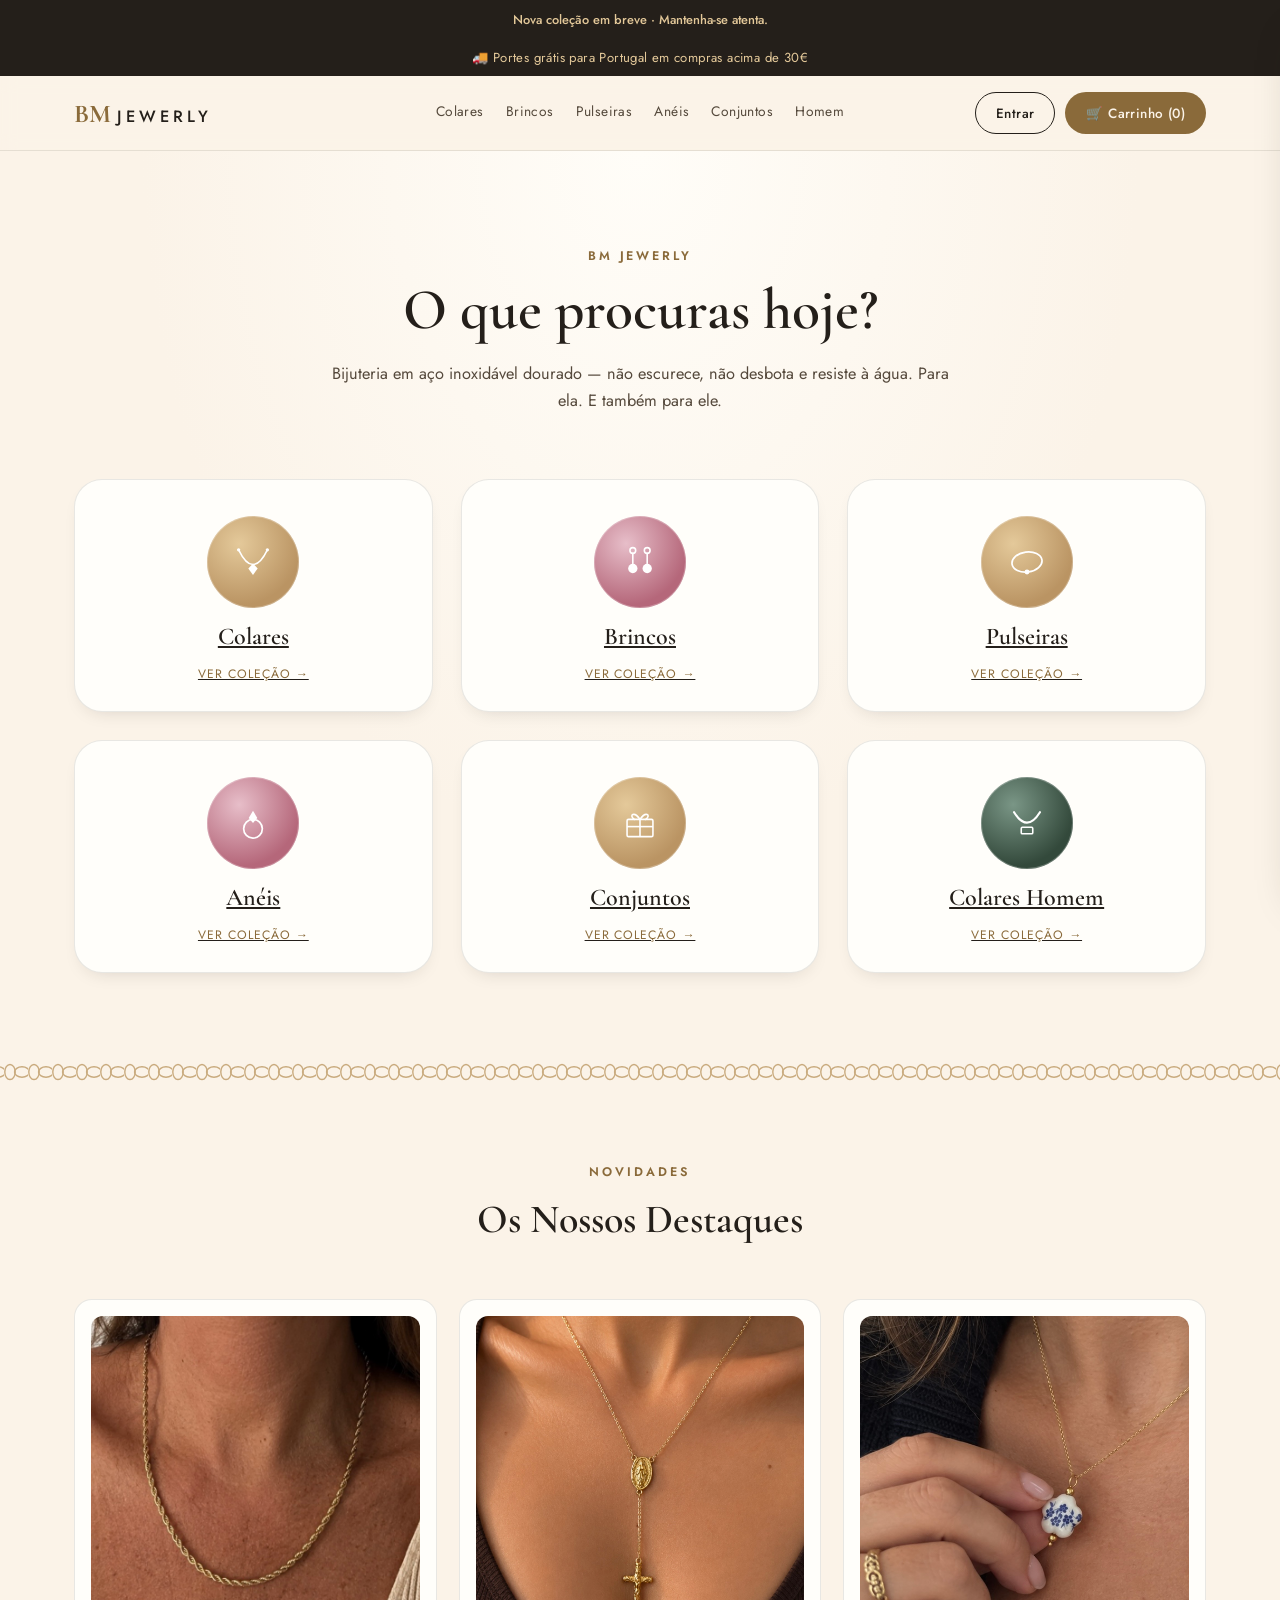
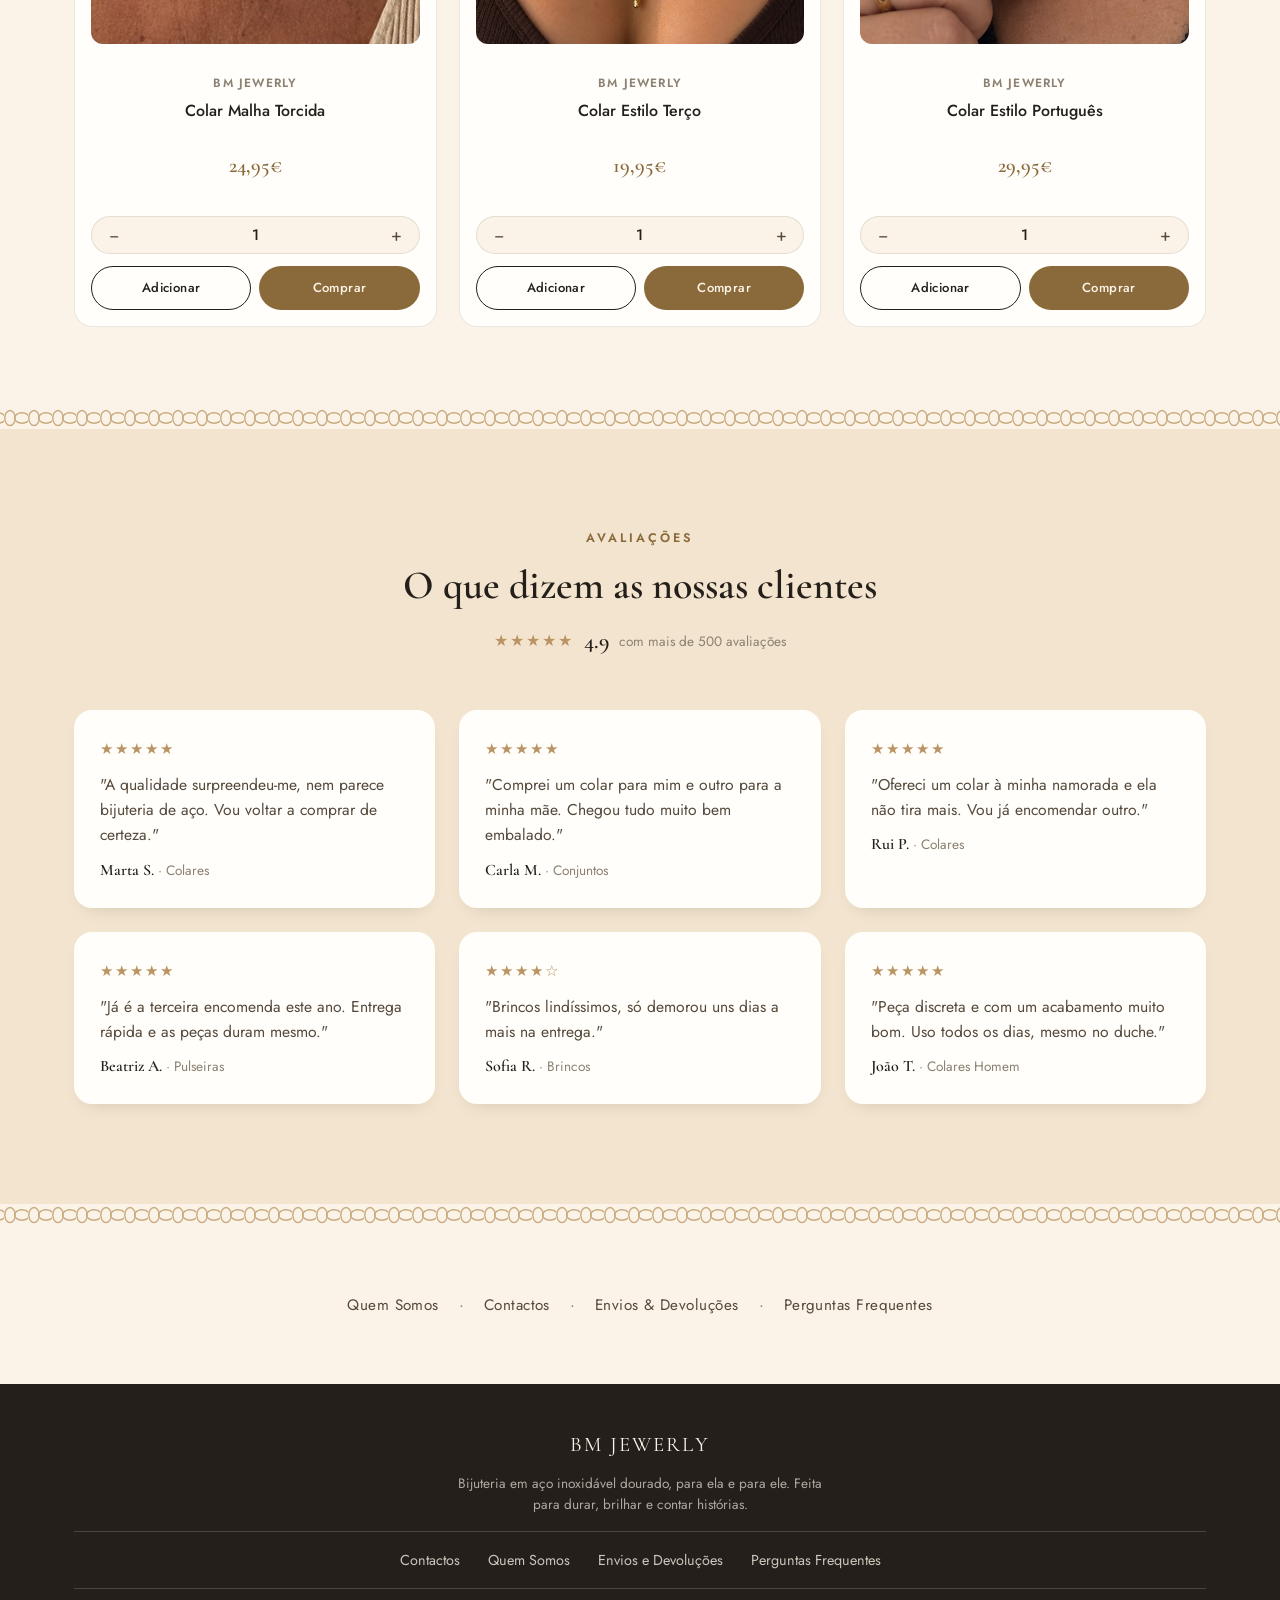
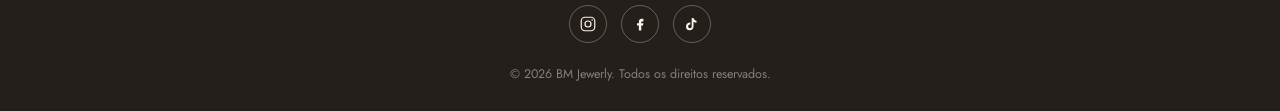
==== BmJewerly/index.html @ b455438f "Add files via upload" ====
<!DOCTYPE html>
<html lang="pt-PT">
<head>
<meta charset="UTF-8">
<meta name="viewport" content="width=device-width, initial-scale=1.0">
<title>BM Jewerly | Bijuteria em Aço Inoxidável para Mulher e Homem</title>
<meta name="description" content="Colares, brincos, pulseiras e anéis em aço inoxidável dourado. Portes grátis em Portugal acima de 30€. Descobre a coleção BM Jewerly.">
<link rel="icon" type="image/svg+xml" href="data:image/svg+xml,%3Csvg xmlns='http://www.w3.org/2000/svg' viewBox='0 0 64 64'%3E%3Cpath d='M32 8 L52 26 L32 58 L12 26 Z' fill='%23B8925A'/%3E%3C/svg%3E">
<link rel="preconnect" href="https://fonts.googleapis.com">
<link rel="preconnect" href="https://fonts.gstatic.com" crossorigin>
<link href="https://fonts.googleapis.com/css2?family=Cormorant+Garamond:ital,wght@0,400;0,500;0,600;0,700;1,500&family=Jost:wght@300;400;500;600&display=swap" rel="stylesheet">
<style>
  :root{
    --ivory:#FBF3E8;
    --ivory-deep:#F2E4CE;
    --card:#FFFEFA;
    --ink:#241F1A;
    --ink-soft:#55493C;
    --ink-faint:#8C8172;
    --gold:#BA9463;
    --gold-deep:#8A6A3A;
    --gold-light:#E4C99A;
    --rose:#B5677A;
    --rose-deep:#8F4B5C;
    --rose-light:#E7BEC9;
    --emerald:#33493B;
    --emerald-deep:#22322A;
    --emerald-light:#7A9686;
    --border:rgba(36,31,26,.1);
    --shadow:0 20px 40px -20px rgba(36,31,26,.28);
    --shadow-sm:0 8px 20px -12px rgba(36,31,26,.22);
    --radius-lg:28px;
    --radius-md:18px;
    --font-display:'Cormorant Garamond',serif;
    --font-body:'Jost',sans-serif;
  }

  *,*::before,*::after{ box-sizing:border-box; }
  html{ scroll-behavior:smooth; }
  body{
    margin:0;
    background:var(--ivory);
    color:var(--ink);
    font-family:var(--font-body);
    -webkit-font-smoothing:antialiased;
  }
  body.no-scroll{ overflow:hidden; }
  img,svg{ display:block; max-width:100%; }
  button{ font:inherit; }
  a{ color:inherit; }
  ul{ margin:0; }
  h1,h2,h3,p{ margin:0; }

  a:focus-visible, button:focus-visible, input:focus-visible{
    outline:2px solid var(--gold-deep);
    outline-offset:3px;
  }

  .visually-hidden{
    position:absolute; width:1px; height:1px; padding:0; margin:-1px;
    overflow:hidden; clip:rect(0,0,0,0); white-space:nowrap; border:0;
  }

  .skip-link{
    position:absolute; left:-9999px; top:auto;
    background:var(--ink); color:var(--ivory); padding:12px 20px;
    border-radius:8px; z-index:200; text-decoration:none; font-size:.9rem;
  }
  .skip-link:focus{ left:16px; top:16px; }

  .container{ max-width:1180px; margin:0 auto; padding:0 24px; }
  @media (max-width:640px){ .container{ padding:0 18px; } }

  .eyebrow{
    font-family:var(--font-body); font-size:.78rem; font-weight:600;
    letter-spacing:.24em; text-transform:uppercase; color:var(--gold-deep);
    margin:0 0 14px;
  }

  /* Reveal-on-scroll */
  .reveal{ opacity:0; transform:translateY(24px); transition:opacity .7s ease, transform .7s ease; }
  .reveal.is-visible{ opacity:1; transform:translateY(0); }
  @media (prefers-reduced-motion:reduce){
    .reveal{ opacity:1; transform:none; transition:none; }
  }

  /* ---------- Promo bar ---------- */
  .promo-bar{
    background:var(--ink); color:var(--gold-light);
    font-size:.82rem; letter-spacing:.03em; padding:10px 16px; text-align:center;
  }
  .promo-track{ position:relative; height:1.4em; max-width:640px; margin:0 auto; }
  .promo-msg{
    position:absolute; inset:0; display:flex; align-items:center; justify-content:center;
    gap:8px; opacity:0; transform:translateY(8px);
    transition:opacity .5s ease, transform .5s ease;
  }
  .promo-msg.is-active{ opacity:1; transform:translateY(0); }
  @media (prefers-reduced-motion:reduce){
    .promo-msg{ transition:none; }
  }

  /* ---------- Header ---------- */
  .site-header{
    position:sticky; top:0; z-index:60;
    background:rgba(251,243,232,.92); backdrop-filter:blur(8px);
    border-bottom:1px solid var(--border);
  }
  .header-inner{
    max-width:1180px; margin:0 auto; padding:16px 24px;
    display:flex; align-items:center; justify-content:space-between; gap:20px;
  }
  .logo{ display:flex; align-items:baseline; gap:6px; text-decoration:none; }
  .logo-mark{ font-family:var(--font-display); font-weight:700; font-size:1.6rem; color:var(--gold-deep); }
  .logo-word{ font-weight:500; font-size:1.02rem; letter-spacing:.24em; color:var(--ink); }
  .main-nav{ display:flex; gap:26px; }
  .main-nav a{
    font-size:.86rem; letter-spacing:.03em; color:var(--ink-soft); text-decoration:none;
    position:relative; padding-bottom:4px;
  }
  .main-nav a::after{
    content:''; position:absolute; left:0; right:0; bottom:0; height:1px;
    background:var(--gold); transform:scaleX(0); transition:transform .25s ease;
  }
  .main-nav a:hover::after, .main-nav a:focus-visible::after{ transform:scaleX(1); }
  @media (max-width:760px){ .main-nav{ display:none; } }
  @media (max-width:420px){
    .logo-word{ letter-spacing:.12em; font-size:.86rem; }
  }
  
  .header-actions { display: flex; gap: 12px; align-items: center; }

  .btn{
    font-size:.86rem; font-weight:500; letter-spacing:.03em;
    padding:11px 26px; border-radius:999px; cursor:pointer; border:1px solid transparent;
    transition:background .25s ease, color .25s ease, border-color .25s ease, transform .2s ease;
    white-space:nowrap;
  }
  .btn:active{ transform:scale(.97); }
  .btn-outline{ background:transparent; border-color:var(--ink); color:var(--ink); }
  .btn-outline:hover{ background:var(--ink); color:var(--ivory); }
  .btn-primary{ background:var(--gold-deep); color:var(--ivory); }
  .btn-primary:hover{ background:var(--ink); }
  @media (max-width:420px){ .btn-outline{ padding:9px 18px; font-size:.8rem; } }

  /* ---------- Hero / categories ---------- */
  .hero{
    padding:96px 0 88px;
    background:radial-gradient(ellipse at top, #FFFDF8 0%, var(--ivory) 55%);
  }
  .hero-inner{ max-width:640px; margin:0 auto 64px; text-align:center; }
  .hero-inner h1{
    font-family:var(--font-display); font-size:clamp(2.3rem,5vw,3.6rem);
    font-weight:600; color:var(--ink); margin:0 0 18px; line-height:1.1;
  }
  .hero-sub{ font-size:1.02rem; color:var(--ink-soft); line-height:1.65; }

  .category-grid{
    display:grid; grid-template-columns:repeat(3,1fr); gap:28px; margin-top:8px;
  }
  @media (max-width:860px){ .category-grid{ grid-template-columns:repeat(2,1fr); gap:20px; } }
  @media (max-width:480px){ .category-grid{ grid-template-columns:1fr; } }

  .category-tile{
    display:flex; flex-direction:column; align-items:center; gap:14px;
    padding:36px 20px 28px; background:var(--card); border:1px solid var(--border);
    border-radius:var(--radius-lg); cursor:pointer; text-align:center;
    box-shadow:var(--shadow-sm); scroll-margin-top:100px;
    opacity:0; transform:translateY(24px);
    transition:opacity .6s ease, transform .5s cubic-bezier(.2,.7,.3,1), box-shadow .35s ease, border-color .35s ease;
  }
  .category-tile.is-visible{ opacity:1; transform:translateY(0); }
  .category-tile:hover, .category-tile:focus-visible{
    transform:translateY(-6px); box-shadow:var(--shadow); border-color:var(--gold);
  }

  .category-icon{
    width:92px; height:92px; border-radius:50%;
    display:flex; align-items:center; justify-content:center;
    box-shadow:inset 0 0 0 1px rgba(255,255,255,.25);
    transition:transform .35s ease;
  }
  .category-tile:hover .category-icon{ transform:scale(1.06); }
  .category-icon svg{ width:46px; height:46px; }
  .icon-gold{ background:radial-gradient(circle at 35% 30%, var(--gold-light), var(--gold) 70%); }
  .icon-rose{ background:radial-gradient(circle at 35% 30%, var(--rose-light), var(--rose) 70%); }
  .icon-emerald{ background:radial-gradient(circle at 35% 30%, var(--emerald-light), var(--emerald) 70%); }

  .category-label{
    font-family:var(--font-display); font-size:1.5rem; font-weight:600; color:var(--ink);
  }
  .category-cta{
    font-size:.76rem; letter-spacing:.08em; text-transform:uppercase; color:var(--gold-deep);
  }

  /* ---------- Chain divider ---------- */
  .chain-divider{
    height:22px;
    background-image:url("data:image/svg+xml,%3Csvg xmlns='http://www.w3.org/2000/svg' width='24' height='22' viewBox='0 0 24 22'%3E%3Cellipse cx='6' cy='11' rx='5.2' ry='7.5' fill='none' stroke='%23B8925A' stroke-width='1.4'/%3E%3Cellipse cx='18' cy='11' rx='5.2' ry='7.5' fill='none' stroke='%23B8925A' stroke-width='1.4' transform='rotate(90 18 11)'/%3E%3C/svg%3E");
    background-repeat:repeat-x; background-position:center; opacity:.75;
  }

  /* ---------- Destaques ---------- */
  .featured-products {
    padding: 80px 0;
  }
  .product-grid{
    display: grid; grid-template-columns: repeat(auto-fill, minmax(260px, 1fr)); gap: 32px;
    margin-top: 40px;
  }
  .product-card{
    display: flex; flex-direction: column; gap: 16px;
    background: var(--card); padding: 16px; border-radius: var(--radius-md);
    border: 1px solid var(--border);
    transition: transform .3s ease, box-shadow .3s ease;
  }
  .product-card:hover{
    transform: translateY(-4px); box-shadow: var(--shadow-sm);
  }
  .product-gallery{
    position: relative; width: 100%; aspect-ratio: 1 / 1; 
    border-radius: 12px; overflow: hidden; background: #f8f8f8;
  }
  .product-gallery img{
    width: 100%; height: 100%; object-fit: cover;
    transition: opacity 0.3s ease;
  }
  .gallery-nav{
    position: absolute; top: 50%; transform: translateY(-50%);
    width: 36px; height: 36px; border-radius: 50%;
    background: rgba(255,255,255,0.9); border: 1px solid var(--border);
    display: flex; align-items: center; justify-content: center;
    cursor: pointer; color: var(--ink); font-size: 1.2rem;
    opacity: 0; transition: opacity 0.2s ease, background 0.2s ease;
  }
  .gallery-nav:hover{ background: white; color: var(--gold-deep); }
  .gallery-nav.prev{ left: 8px; }
  .gallery-nav.next{ right: 8px; }
  .product-card:hover .gallery-nav{ opacity: 1; }
  .product-info{ text-align: center; flex-grow: 1; }
  .brand-eyebrow{
    font-size: 0.75rem; text-transform: uppercase; letter-spacing: 0.1em;
    color: var(--ink-faint); font-weight: 600; margin-bottom: 4px;
  }
  .product-title{
    font-family: var(--font-body); font-size: 1.05rem; font-weight: 500;
    color: var(--ink); margin-bottom: 8px;
  }
  .product-price{
    font-family: var(--font-display); font-size: 1.3rem; font-weight: 600;
    color: var(--gold-deep);
  }
  .product-actions{ display: flex; flex-direction: column; gap: 12px; }
  .qty-wrapper{
    display: flex; align-items: center; justify-content: space-between;
    border: 1px solid var(--border); border-radius: 999px;
    padding: 4px 8px; background: var(--ivory);
  }
  .qty-btn{
    width: 28px; height: 28px; border-radius: 50%; border: none;
    background: transparent; cursor: pointer; color: var(--ink-soft);
    font-size: 1.1rem; display: flex; align-items: center; justify-content: center;
    transition: background 0.2s;
  }
  .qty-btn:hover{ background: rgba(0,0,0,0.05); color: var(--ink); }
  
  /* ESCONDER AS SETAS DOS INPUTS */
  .qty-input{
    width: 40px; border: none; background: transparent; text-align: center;
    font-family: var(--font-body); font-size: 0.95rem; color: var(--ink);
    font-weight: 500; -moz-appearance: textfield; appearance: none;
  }
  .qty-input::-webkit-outer-spin-button, 
  .qty-input::-webkit-inner-spin-button {
    -webkit-appearance: none; margin: 0;
  }

  .action-buttons{ display: grid; grid-template-columns: 1fr 1fr; gap: 8px; }
  .action-buttons .btn{ padding: 10px 12px; font-size: 0.8rem; }

  /* ---------- Reviews ---------- */
  .reviews{ background:var(--ivory-deep); padding:100px 0; }
  .section-head{ text-align:center; max-width:640px; margin:0 auto 56px; }
  .section-head h2{ font-family:var(--font-display); font-size:clamp(1.8rem,3.5vw,2.5rem); font-weight:600; color:var(--ink); }
  .rating-badge{ display:inline-flex; align-items:center; gap:10px; margin-top:18px; }
  .rating-stars{ color:var(--gold); letter-spacing:2px; }
  .rating-number{ font-family:var(--font-display); font-size:1.4rem; font-weight:600; color:var(--ink); }
  .rating-count{ color:var(--ink-faint); font-size:.85rem; }

  .reviews-grid{ display:grid; grid-template-columns:repeat(3,1fr); gap:24px; }
  @media (max-width:900px){ .reviews-grid{ grid-template-columns:repeat(2,1fr); } }
  @media (max-width:600px){ .reviews-grid{ grid-template-columns:1fr; } }

  .review-card{
    background:var(--card); border-radius:var(--radius-md); padding:28px 26px;
    box-shadow:var(--shadow-sm); display:flex; flex-direction:column; gap:12px;
  }
  .review-stars{ color:var(--gold); letter-spacing:2px; font-size:.95rem; }
  .review-text{ color:var(--ink-soft); line-height:1.6; font-size:.98rem; }
  .review-author{ font-family:var(--font-display); font-weight:600; color:var(--ink); }
  .review-author span{ font-family:var(--font-body); font-weight:400; color:var(--ink-faint); font-size:.85rem; }

  /* ---------- Info links ---------- */
  .info-links{ padding:64px 0; }
  .info-links-inner{
    display:flex; flex-wrap:wrap; align-items:center; justify-content:center; gap:18px; text-align:center;
  }
  .info-link{
    background:none; border:none; cursor:pointer; font-size:.95rem; letter-spacing:.03em;
    color:var(--ink-soft); text-decoration:underline; text-underline-offset:4px;
    text-decoration-color:transparent; transition:color .25s ease, text-decoration-color .25s ease;
    padding:4px 2px;
  }
  .info-link:hover, .info-link:focus-visible{ color:var(--gold-deep); text-decoration-color:var(--gold-deep); }
  .info-dot{ color:var(--ink-faint); }

  /* ---------- Footer ---------- */
  .site-footer{ background:var(--ink); color:var(--ivory); padding:56px 0 28px; }
  .footer-inner{ display:flex; flex-direction:column; align-items:center; gap:18px; text-align:center; }
  .footer-logo{ font-family:var(--font-display); font-size:1.3rem; letter-spacing:.1em; }
  .footer-tagline{ color:rgba(251,243,232,.65); font-size:.85rem; max-width:380px; line-height:1.55; }
  .social-row{ display:flex; gap:14px; }
  .social-row a{
    width:38px; height:38px; border-radius:50%; border:1px solid rgba(251,243,232,.3);
    display:flex; align-items:center; justify-content:center; color:var(--ivory);
    transition:background .25s ease, border-color .25s ease; text-decoration:none;
  }
  .social-row a:hover{ background:rgba(251,243,232,.12); border-color:var(--gold-light); }
  .footer-copy{ color:rgba(251,243,232,.45); font-size:.78rem; margin-top:6px; }

  /* ---------- Modals ---------- */
  .modal-overlay{
    position:fixed; inset:0; background:rgba(36,31,26,.55); z-index:80;
    display:none; opacity:0; transition:opacity .25s ease;
  }
  .modal-overlay.is-open{ display:block; }
  .modal-overlay.is-visible{ opacity:1; }

  .modal{ position:fixed; inset:0; z-index:90; display:none; align-items:center; justify-content:center; padding:20px; }
  .modal.is-open{ display:flex; }

  .modal-card{
    background:var(--card); border-radius:var(--radius-lg); max-width:480px; width:100%;
    max-height:86vh; overflow-y:auto; padding:40px 36px; position:relative;
    box-shadow:var(--shadow); opacity:0; transform:translateY(16px) scale(.98);
    transition:opacity .3s ease, transform .3s ease;
  }
  .modal.is-visible .modal-card{ opacity:1; transform:translateY(0) scale(1); }
  @media (max-width:480px){ .modal-card{ padding:32px 22px; } }

  .modal-close{
    position:absolute; top:18px; right:18px; width:34px; height:34px; border-radius:50%;
    border:1px solid var(--border); background:none; font-size:1.3rem; line-height:1;
    cursor:pointer; color:var(--ink-soft); display:flex; align-items:center; justify-content:center;
    transition:background .2s ease;
  }
  .modal-close:hover{ background:var(--ivory-deep); }

  .modal-title{ font-family:var(--font-display); font-size:1.7rem; color:var(--ink); margin-bottom:18px; padding-right:26px; }
  .modal-body{ color:var(--ink-soft); font-size:.95rem; line-height:1.7; }
  .modal-body p{ margin-bottom:14px; }
  .modal-body ul{ padding-left:20px; margin-bottom:14px; }
  .modal-body li{ margin-bottom:8px; }
  .contact-list{ list-style:none; padding:0; display:flex; flex-direction:column; gap:12px; margin-bottom:14px; }
  .contact-list strong{ color:var(--ink); }
  .faq-item{ margin-bottom:20px; }
  .faq-item:last-child{ margin-bottom:0; }
  .faq-item h3{ font-family:var(--font-display); font-size:1.1rem; color:var(--ink); margin-bottom:6px; font-weight:600; }

  .auth-tabs{ display:flex; gap:8px; margin-bottom:28px; background:var(--ivory-deep); border-radius:999px; padding:5px; }
  .auth-tab{
    flex:1; padding:10px; border:none; background:none; border-radius:999px;
    font-size:.9rem; font-weight:500; color:var(--ink-soft); cursor:pointer;
    transition:background .25s ease, color .25s ease;
  }
  .auth-tab.is-active{ background:var(--card); color:var(--ink); box-shadow:var(--shadow-sm); }

  .auth-panel{ display:none; }
  .auth-panel.is-active{ display:block; }

  .auth-perk{
    background:linear-gradient(135deg, var(--rose-light), var(--gold-light));
    color:var(--ink); padding:14px 18px; border-radius:14px; font-size:.92rem;
    margin-bottom:22px; text-align:center;
  }
  .field{ display:flex; flex-direction:column; gap:6px; margin-bottom:16px; font-size:.85rem; color:var(--ink-soft); text-align:left; }
  .field input{
    font-family:var(--font-body); font-size:.95rem; padding:12px 14px;
    border:1px solid var(--border); border-radius:10px; background:var(--ivory); color:var(--ink);
    transition:border-color .2s ease;
  }
  .field input:focus{ border-color:var(--gold); outline:none; }
  .field-checkbox{ flex-direction:row; align-items:center; gap:10px; font-size:.83rem; }
  .field-checkbox input{ width:auto; }
  .auth-forgot{ display:block; text-align:center; margin-top:14px; font-size:.82rem; color:var(--ink-faint); text-decoration:none; }
  .auth-forgot:hover{ color:var(--gold-deep); }
  .auth-fine{ font-size:.74rem; color:var(--ink-faint); margin-top:14px; line-height:1.55; }

  /* ---------- Toast ---------- */
  .toast{
    position:fixed; left:50%; bottom:28px; transform:translateX(-50%) translateY(20px);
    background:var(--ink); color:var(--ivory); padding:14px 22px; border-radius:999px;
    font-size:.88rem; box-shadow:var(--shadow); opacity:0; pointer-events:none;
    transition:opacity .3s ease, transform .3s ease; z-index:100; max-width:90vw; text-align:center;
  }
  .toast.is-visible{ opacity:1; transform:translateX(-50%) translateY(0); }

  /* --- UI DO CARRINHO LATERAL --- */
  .cart-overlay { position: fixed; inset: 0; background: rgba(36,31,26,.55); z-index: 100; opacity: 0; pointer-events: none; transition: opacity 0.3s ease; }
  .cart-overlay.is-active { opacity: 1; pointer-events: all; }
  
  .cart-sidebar { position: fixed; top: 0; right: 0; bottom: 0; width: 100%; max-width: 400px; background: var(--card); z-index: 110; display: flex; flex-direction: column; transform: translateX(100%); transition: transform 0.4s cubic-bezier(0.2, 0.7, 0.3, 1); box-shadow: var(--shadow); }
  .cart-sidebar.is-active { transform: translateX(0); }
  
  .cart-header { display: flex; align-items: center; justify-content: space-between; padding: 20px 24px; border-bottom: 1px solid var(--border); }
  .cart-header h2 { font-family: var(--font-display); font-size: 1.6rem; color: var(--ink); margin: 0; }
  .close-cart { background: none; border: none; font-size: 1.5rem; cursor: pointer; color: var(--ink-soft); transition: color 0.2s; }
  .close-cart:hover { color: var(--gold-deep); }
  
  .cart-items-container { flex-grow: 1; overflow-y: auto; padding: 24px; display: flex; flex-direction: column; gap: 20px; }
  .empty-cart-msg { text-align: center; color: var(--ink-faint); margin-top: 40px; }
  
  .cart-item { display: flex; gap: 16px; align-items: center; }
  .cart-item-img { width: 70px; height: 70px; border-radius: 8px; object-fit: cover; background: #f8f8f8; }
  .cart-item-info { flex-grow: 1; }
  .cart-item-title { font-size: 0.95rem; font-weight: 500; color: var(--ink); margin-bottom: 4px; }
  .cart-item-price { font-size: 0.9rem; color: var(--gold-deep); font-weight: 600; }
  .cart-item-qty { font-size: 0.85rem; color: var(--ink-faint); margin-top: 4px; }
  .cart-qty-controls { display: flex; align-items: center; gap: 8px; margin-top: 8px; }
  .cart-qty-btn { width: 26px; height: 26px; border: 1px solid var(--border); border-radius: 50%; background: transparent; cursor: pointer; }
  .cart-qty-value { min-width: 20px; text-align: center; font-size: 0.9rem; }
  .remove-item { background: none; border: none; font-size: 0.8rem; color: var(--rose-deep); cursor: pointer; padding: 0; text-decoration: underline; margin-top: 4px; }
  
  .cart-footer { padding: 24px; border-top: 1px solid var(--border); background: var(--ivory-deep); }
  .cart-total-row { display: flex; justify-content: space-between; font-family: var(--font-display); font-size: 1.4rem; font-weight: 600; color: var(--ink); margin-bottom: 16px; }
</style>
<link rel="stylesheet" href="site.css">
</head>
<body>
<div class="collection-notice" role="status">Nova coleção em breve · Mantenha-se atenta.</div>

<a class="skip-link" href="#main">Saltar para o conteúdo principal</a>

<div class="promo-bar" role="region" aria-label="Promoções">
  <div class="promo-track">
    <span class="promo-msg is-active">🚚 Portes grátis para Portugal em compras acima de 30€</span>
    <span class="promo-msg">✨ Regista-te e ganha 10% de desconto na tua primeira compra</span>
    <span class="promo-msg">💛 Peças novas todas as semanas</span>
  </div>
</div>

<header class="site-header" id="top">
  <div class="header-inner">
    <a href="index.html" class="logo" aria-label="BM Jewerly, página inicial">
      <span class="logo-mark">BM</span><span class="logo-word">JEWERLY</span>
    </a>
    <nav class="main-nav" aria-label="Categorias de produtos">
      <a href="colares.html">Colares</a>
      <a href="brincos.html">Brincos</a>
      <a href="pulseiras.html">Pulseiras</a>
      <a href="aneis.html">Anéis</a>
      <a href="conjuntos.html">Conjuntos</a>
      <a href="homem.html">Homem</a>
    </nav>
    <div class="header-actions">
      <button class="btn btn-outline" data-open-modal="modal-login">Entrar</button>
      <button class="btn btn-primary" id="cartBtn">🛒 Carrinho (0)</button>
    </div>
  </div>
</header>

<main id="main">

  <section class="hero">
    <div class="container">
      <div class="hero-inner reveal">
        <p class="eyebrow">BM Jewerly</p>
        <h1>O que procuras hoje?</h1>
        <p class="hero-sub">Bijuteria em aço inoxidável dourado — não escurece, não desbota e resiste à água. Para ela. E também para ele.</p>
      </div>

      <div class="category-grid">
        <a href="colares.html" class="category-tile" id="colares" data-category="Colares">
          <span class="category-icon icon-gold">
            <svg viewBox="0 0 64 64" fill="none" xmlns="http://www.w3.org/2000/svg" aria-hidden="true">
              <path d="M12 15 Q32 56 52 15" stroke="#FFFFFF" stroke-width="2.2" stroke-linecap="round"/>
              <circle cx="12" cy="15" r="2.3" fill="#FFFFFF"/>
              <circle cx="52" cy="15" r="2.3" fill="#FFFFFF"/>
              <path d="M32 34 L38.5 41 L32 50 L25.5 41 Z" fill="#FFFFFF"/>
            </svg>
          </span>
          <span class="category-label">Colares</span>
          <span class="category-cta">Ver coleção →</span>
        </a>

        <a href="brincos.html" class="category-tile" id="brincos" data-category="Brincos">
          <span class="category-icon icon-rose">
            <svg viewBox="0 0 64 64" fill="none" xmlns="http://www.w3.org/2000/svg" aria-hidden="true">
              <circle cx="22" cy="16" r="4" stroke="#FFFFFF" stroke-width="2.2"/>
              <line x1="22" y1="20" x2="22" y2="34" stroke="#FFFFFF" stroke-width="2.2" stroke-linecap="round"/>
              <circle cx="22" cy="41" r="6.5" fill="#FFFFFF"/>
              <circle cx="42" cy="16" r="4" stroke="#FFFFFF" stroke-width="2.2"/>
              <line x1="42" y1="20" x2="42" y2="34" stroke="#FFFFFF" stroke-width="2.2" stroke-linecap="round"/>
              <circle cx="42" cy="41" r="6.5" fill="#FFFFFF"/>
            </svg>
          </span>
          <span class="category-label">Brincos</span>
          <span class="category-cta">Ver coleção →</span>
        </a>

        <a href="pulseiras.html" class="category-tile" id="pulseiras" data-category="Pulseiras">
          <span class="category-icon icon-gold">
            <svg viewBox="0 0 64 64" fill="none" xmlns="http://www.w3.org/2000/svg" aria-hidden="true">
              <ellipse cx="32" cy="32" rx="21" ry="14" stroke="#FFFFFF" stroke-width="2.4" transform="rotate(-8 32 32)"/>
              <circle cx="32" cy="46" r="3.4" fill="#FFFFFF"/>
            </svg>
          </span>
          <span class="category-label">Pulseiras</span>
          <span class="category-cta">Ver coleção →</span>
        </a>

        <a href="aneis.html" class="category-tile" id="aneis" data-category="Anéis">
          <span class="category-icon icon-rose">
            <svg viewBox="0 0 64 64" fill="none" xmlns="http://www.w3.org/2000/svg" aria-hidden="true">
              <circle cx="32" cy="40" r="13" stroke="#FFFFFF" stroke-width="2.4"/>
              <path d="M32 15 L38 25 L32 32 L26 25 Z" fill="#FFFFFF"/>
            </svg>
          </span>
          <span class="category-label">Anéis</span>
          <span class="category-cta">Ver coleção →</span>
        </a>

        <a href="conjuntos.html" class="category-tile" id="conjuntos" data-category="Conjuntos">
          <span class="category-icon icon-gold">
            <svg viewBox="0 0 64 64" fill="none" xmlns="http://www.w3.org/2000/svg" aria-hidden="true">
              <rect x="14" y="27" width="36" height="24" rx="2" stroke="#FFFFFF" stroke-width="2.2"/>
              <line x1="32" y1="27" x2="32" y2="51" stroke="#FFFFFF" stroke-width="2.2"/>
              <line x1="14" y1="37" x2="50" y2="37" stroke="#FFFFFF" stroke-width="2.2"/>
              <path d="M32 27 C24 15 16 21 24 27" stroke="#FFFFFF" stroke-width="2.2" stroke-linecap="round"/>
              <path d="M32 27 C40 15 48 21 40 27" stroke="#FFFFFF" stroke-width="2.2" stroke-linecap="round"/>
            </svg>
          </span>
          <span class="category-label">Conjuntos</span>
          <span class="category-cta">Ver coleção →</span>
        </a>

        <a href="homem.html" class="category-tile" id="homem" data-category="Colares Homem">
          <span class="category-icon icon-emerald">
            <svg viewBox="0 0 64 64" fill="none" xmlns="http://www.w3.org/2000/svg" aria-hidden="true">
              <path d="M14 17 Q32 46 50 17" stroke="#FFFFFF" stroke-width="3" stroke-linecap="round"/>
              <rect x="24" y="38" width="16" height="9" rx="1.5" stroke="#FFFFFF" stroke-width="2.2"/>
            </svg>
          </span>
          <span class="category-label">Colares Homem</span>
          <span class="category-cta">Ver coleção →</span>
        </a>
      </div>
    </div>
  </section>

  <div class="chain-divider" aria-hidden="true"></div>

  <!-- Nova secção de Destaques na Homepage com os novos cartões interativos -->
  <section class="featured-products">
    <div class="container">
      <div class="section-head reveal">
        <p class="eyebrow">Novidades</p>
        <h2>Os Nossos Destaques</h2>
      </div>

      <div class="product-grid reveal">
        
        <!-- Produto 1 -->
        <article class="product-card" 
                 data-images='["Site/Colar/Colar malha torcida/IMG_8131.jpg", "Site/Colar/Colar malha torcida/IMG_8132.jpg", "Site/Colar/Colar malha torcida/IMG_8133.jpg"]'>
          <div class="product-gallery">
            <img src="Site/Colar/Colar malha torcida/IMG_8131.jpg" alt="Colar de malha torcida dourada" class="main-img">
            <button class="gallery-nav prev" aria-label="Imagem anterior">‹</button>
            <button class="gallery-nav next" aria-label="Imagem seguinte">›</button>
          </div>
          <div class="product-info">
            <p class="brand-eyebrow">BM Jewerly</p>
            <h3 class="product-title">Colar Malha Torcida</h3>
            <p class="product-price">24,95€</p>
          </div>
          <div class="product-actions">
            <div class="qty-wrapper">
              <button class="qty-btn minus" aria-label="Diminuir quantidade">−</button>
              <input type="number" class="qty-input" value="1" min="1" aria-label="Quantidade">
              <button class="qty-btn plus" aria-label="Aumentar quantidade">+</button>
            </div>
            <div class="action-buttons">
              <button class="btn btn-outline add-cart">Adicionar</button>
              <button class="btn btn-primary buy-now">Comprar</button>
            </div>
          </div>
        </article>

        <!-- Produto 2 -->
        <article class="product-card" 
                 data-images='["Site/Colar/Colar género terço/IMG_8107.jpg", "Site/Colar/Colar género terço/IMG_8108.jpg", "Site/Colar/Colar género terço/IMG_8109.jpg"]'>
          <div class="product-gallery">
            <img src="Site/Colar/Colar género terço/IMG_8107.jpg" alt="Colar dourado estilo terço com cruz" class="main-img">
            <button class="gallery-nav prev" aria-label="Imagem anterior">‹</button>
            <button class="gallery-nav next" aria-label="Imagem seguinte">›</button>
          </div>
          <div class="product-info">
            <p class="brand-eyebrow">BM Jewerly</p>
            <h3 class="product-title">Colar Estilo Terço</h3>
            <p class="product-price">19,95€</p>
          </div>
          <div class="product-actions">
            <div class="qty-wrapper">
              <button class="qty-btn minus" aria-label="Diminuir quantidade">−</button>
              <input type="number" class="qty-input" value="1" min="1" aria-label="Quantidade">
              <button class="qty-btn plus" aria-label="Aumentar quantidade">+</button>
            </div>
            <div class="action-buttons">
              <button class="btn btn-outline add-cart">Adicionar</button>
              <button class="btn btn-primary buy-now">Comprar</button>
            </div>
          </div>
        </article>

        <!-- Produto 3 -->
        <article class="product-card" 
                 data-images='["Site/Colar/colar estilo português/IMG_8209.jpg", "Site/Colar/colar estilo português/IMG_8209 2.jpg", "Site/Colar/colar estilo português/IMG_8208.jpg"]'>
          <div class="product-gallery">
            <img src="Site/Colar/colar estilo português/IMG_8209.jpg" alt="Colar dourado estilo português" class="main-img">
            <button class="gallery-nav prev" aria-label="Imagem anterior">‹</button>
            <button class="gallery-nav next" aria-label="Imagem seguinte">›</button>
          </div>
          <div class="product-info">
            <p class="brand-eyebrow">BM Jewerly</p>
            <h3 class="product-title">Colar Estilo Português</h3>
            <p class="product-price">29,95€</p>
          </div>
          <div class="product-actions">
            <div class="qty-wrapper">
              <button class="qty-btn minus" aria-label="Diminuir quantidade">−</button>
              <input type="number" class="qty-input" value="1" min="1" aria-label="Quantidade">
              <button class="qty-btn plus" aria-label="Aumentar quantidade">+</button>
            </div>
            <div class="action-buttons">
              <button class="btn btn-outline add-cart">Adicionar</button>
              <button class="btn btn-primary buy-now">Comprar</button>
            </div>
          </div>
        </article>

      </div>
    </div>
  </section>

  <div class="chain-divider" aria-hidden="true"></div>

  <section class="reviews" aria-labelledby="reviewsTitle">
    <div class="container">
      <div class="section-head reveal">
        <p class="eyebrow">Avaliações</p>
        <h2 id="reviewsTitle">O que dizem as nossas clientes</h2>
        <div class="rating-badge">
          <span class="rating-stars" aria-hidden="true">★★★★★</span>
          <span class="rating-number">4.9</span>
          <span class="rating-count">com mais de 500 avaliações</span>
        </div>
      </div>

      <div class="reviews-grid">
        <article class="review-card reveal">
          <div class="review-stars" aria-hidden="true">★★★★★</div>
          <p class="review-text">"A qualidade surpreendeu-me, nem parece bijuteria de aço. Vou voltar a comprar de certeza."</p>
          <p class="review-author">Marta S. <span>· Colares</span></p>
        </article>
        <article class="review-card reveal">
          <div class="review-stars" aria-hidden="true">★★★★★</div>
          <p class="review-text">"Comprei um colar para mim e outro para a minha mãe. Chegou tudo muito bem embalado."</p>
          <p class="review-author">Carla M. <span>· Conjuntos</span></p>
        </article>
        <article class="review-card reveal">
          <div class="review-stars" aria-hidden="true">★★★★★</div>
          <p class="review-text">"Ofereci um colar à minha namorada e ela não tira mais. Vou já encomendar outro."</p>
          <p class="review-author">Rui P. <span>· Colares</span></p>
        </article>
        <article class="review-card reveal">
          <div class="review-stars" aria-hidden="true">★★★★★</div>
          <p class="review-text">"Já é a terceira encomenda este ano. Entrega rápida e as peças duram mesmo."</p>
          <p class="review-author">Beatriz A. <span>· Pulseiras</span></p>
        </article>
        <article class="review-card reveal">
          <div class="review-stars" aria-hidden="true">★★★★☆</div>
          <p class="review-text">"Brincos lindíssimos, só demorou uns dias a mais na entrega."</p>
          <p class="review-author">Sofia R. <span>· Brincos</span></p>
        </article>
        <article class="review-card reveal">
          <div class="review-stars" aria-hidden="true">★★★★★</div>
          <p class="review-text">"Peça discreta e com um acabamento muito bom. Uso todos os dias, mesmo no duche."</p>
          <p class="review-author">João T. <span>· Colares Homem</span></p>
        </article>
      </div>
    </div>
  </section>

  <div class="chain-divider" aria-hidden="true"></div>

  <section class="info-links" aria-labelledby="infoTitle">
    <h2 id="infoTitle" class="visually-hidden">Informações da loja</h2>
    <div class="container info-links-inner">
      <button class="info-link" data-open-modal="modal-quemsomos">Quem Somos</button>
      <span class="info-dot" aria-hidden="true">·</span>
      <button class="info-link" data-open-modal="modal-contactos">Contactos</button>
      <span class="info-dot" aria-hidden="true">·</span>
      <button class="info-link" data-open-modal="modal-envios">Envios &amp; Devoluções</button>
      <span class="info-dot" aria-hidden="true">·</span>
      <button class="info-link" data-open-modal="modal-faq">Perguntas Frequentes</button>
    </div>
  </section>

</main>

<footer class="site-footer">
  <div class="container footer-inner">
    <p class="footer-logo">BM JEWERLY</p>
    <p class="footer-tagline">Bijuteria em aço inoxidável dourado, para ela e para ele. Feita para durar, brilhar e contar histórias.</p>
    <nav class="footer-links" aria-label="Informações da loja">
      <a href="index.html#contactos">Contactos</a>
      <a href="index.html#quem-somos">Quem Somos</a>
      <a href="index.html#envios-e-devolucoes">Envios e Devoluções</a>
      <a href="index.html#perguntas-frequentes">Perguntas Frequentes</a>
    </nav>
    <div class="social-row">
      <a href="#" aria-label="Instagram">
        <svg width="18" height="18" viewBox="0 0 24 24" fill="none" xmlns="http://www.w3.org/2000/svg" aria-hidden="true"><rect x="3" y="3" width="18" height="18" rx="5" stroke="currentColor" stroke-width="1.6"/><circle cx="12" cy="12" r="4" stroke="currentColor" stroke-width="1.6"/><circle cx="17.5" cy="6.5" r="1" fill="currentColor"/></svg>
      </a>
      <a href="#" aria-label="Facebook">
        <svg width="18" height="18" viewBox="0 0 24 24" fill="none" xmlns="http://www.w3.org/2000/svg" aria-hidden="true"><path d="M14 8.5h2.5V5H14c-2 0-3.5 1.6-3.5 3.6V11H8v3h2.5v6.5h3.2V14H16l.5-3h-2.8V9c0-.5.3-.5.3-.5z" fill="currentColor"/></svg>
      </a>
      <a href="#" aria-label="TikTok">
        <svg width="18" height="18" viewBox="0 0 24 24" fill="none" xmlns="http://www.w3.org/2000/svg" aria-hidden="true"><path d="M14 4c.4 2 2 3.4 4 3.6v2.6c-1.4 0-2.8-.4-4-1.2v6.2c0 3-2.4 5.4-5.4 5.2A5.2 5.2 0 0 1 4 15.2 5.2 5.2 0 0 1 9.8 10v2.8a2.4 2.4 0 1 0 1.8 2.4V4H14z" fill="currentColor"/></svg>
      </a>
    </div>
    <p class="footer-copy">© 2026 BM Jewerly. Todos os direitos reservados.</p>
  </div>
</footer>

<!-- Modals -->
<div class="modal-overlay" id="modalOverlay"></div>

<div class="modal" id="modal-login" role="dialog" aria-modal="true" aria-labelledby="loginTitle" aria-hidden="true">
  <div class="modal-card">
    <button class="modal-close" data-close-modal aria-label="Fechar">×</button>
    <h2 id="loginTitle" class="visually-hidden">Entrar ou criar conta</h2>
    <div class="auth-tabs">
      <button class="auth-tab is-active" data-tab="entrar" type="button">Entrar</button>
      <button class="auth-tab" data-tab="criar" type="button">Criar Conta</button>
    </div>

    <div class="auth-panel is-active" data-panel="entrar">
      <form id="formEntrar" novalidate>
        <label class="field">Email
          <input type="email" required autocomplete="email">
        </label>
        <label class="field">Palavra-passe
          <input type="password" required autocomplete="current-password">
        </label>
        <button type="submit" class="btn btn-primary">Entrar</button>
        <a href="#" class="auth-forgot">Esqueceste-te da password?</a>
      </form>
    </div>

    <div class="auth-panel" data-panel="criar">
      <p class="auth-perk">🎁 Regista-te e ganha <strong>10% de desconto</strong> na tua primeira compra</p>
      <form id="formCriar" novalidate>
        <label class="field">Nome
          <input type="text" required autocomplete="name">
        </label>
        <label class="field">Email
          <input type="email" required autocomplete="email">
        </label>
        <label class="field">Palavra-passe
          <input type="password" required minlength="6" autocomplete="new-password">
        </label>
        <label class="field field-checkbox">
          <input type="checkbox">
          Quero receber novidades e promoções por email
        </label>
        <button type="submit" class="btn btn-primary">Criar Conta e Ganhar 10%</button>
        <p class="auth-fine">Ao criar conta, concordas com os nossos Termos e Condições e Política de Privacidade. O código de 10% é enviado por email após o registo e é válido na primeira compra.</p>
      </form>
    </div>
  </div>
</div>

<div class="modal" id="modal-quemsomos" role="dialog" aria-modal="true" aria-labelledby="quemsomosTitle" aria-hidden="true">
  <div class="modal-card">
    <button class="modal-close" data-close-modal aria-label="Fechar">×</button>
    <h2 id="quemsomosTitle" class="modal-title">Quem Somos</h2>
    <div class="modal-body">
      <p>A BM Jewerly nasceu para quem gosta de cuidar dos pequenos detalhes. Trabalhamos com aço inoxidável dourado e prateado — hipoalergénico, resistente à água e pensado para acompanhar o teu dia a dia sem perder o brilho.</p>
      <p>Selecionamos cada peça com cuidado, para ela e também para ele, com uma coleção de colares pensada para o universo masculino.</p>
      <p>Mais do que bijuteria, queremos fazer parte das tuas pequenas histórias.</p>
    </div>
  </div>
</div>

<div class="modal" id="modal-contactos" role="dialog" aria-modal="true" aria-labelledby="contactosTitle" aria-hidden="true">
  <div class="modal-card">
    <button class="modal-close" data-close-modal aria-label="Fechar">×</button>
    <h2 id="contactosTitle" class="modal-title">Contactos</h2>
    <div class="modal-body">
      <ul class="contact-list">
        <li><strong>Email:</strong> geral@bmjewerly.pt</li>
        <li><strong>Instagram:</strong> @bmjewerly</li>
        <li><strong>WhatsApp:</strong> +351 900 000 000</li>
        <li><strong>Horário:</strong> Segunda a sexta, 9h–18h</li>
      </ul>
      <p>Respondemos, em média, em menos de 24 horas úteis.</p>
    </div>
  </div>
</div>

<div class="modal" id="modal-envios" role="dialog" aria-modal="true" aria-labelledby="enviosTitle" aria-hidden="true">
  <div class="modal-card">
    <button class="modal-close" data-close-modal aria-label="Fechar">×</button>
    <h2 id="enviosTitle" class="modal-title">Envios &amp; Devoluções</h2>
    <div class="modal-body">
      <ul>
        <li>Portes grátis para Portugal Continental em compras acima de 30€</li>
        <li>Envio nacional registado: 4€. Portugal Continental: 1 dia útil; ilhas: 3 dias úteis.</li>
        <li>Correio Azul internacional: Europa 5,80€ (3 dias úteis); resto do mundo 6,55€ (5 dias úteis).</li>
        <li>Estados Unidos: 6,95€ e 5 dias úteis, sem contar o desalfandegamento.</li>
        <li>Todas as encomendas seguem com código de rastreio.</li>
        <li>Trocas e devoluções gratuitas até 14 dias após a receção</li>
      </ul>
    </div>
  </div>
</div>

<div class="modal" id="modal-faq" role="dialog" aria-modal="true" aria-labelledby="faqTitle" aria-hidden="true">
  <div class="modal-card">
    <button class="modal-close" data-close-modal aria-label="Fechar">×</button>
    <h2 id="faqTitle" class="modal-title">Perguntas Frequentes</h2>
    <div class="modal-body">
      <div class="faq-item">
        <h3>As peças escurecem ou oxidam?</h3>
        <p>Não. Toda a nossa bijuteria é em aço inoxidável, por isso não escurece nem oxida — podes usar até na praia ou no duche.</p>
      </div>
      <div class="faq-item">
        <h3>Como sei o meu tamanho de anel?</h3>
        <p>Mede o diâmetro interno de um anel que já te sirva e compara com a tabela de tamanhos disponível em cada produto.</p>
      </div>
      <div class="faq-item">
        <h3>Posso trocar ou devolver uma peça?</h3>
        <p>Sim, tens 14 dias após a receção para trocar ou devolver, desde que a peça esteja em bom estado.</p>
      </div>
      <div class="faq-item">
        <h3>Enviam para fora de Portugal?</h3>
        <p>Sim. O Correio Azul custa 5,80€ para a Europa e 6,55€ para o resto do mundo. Para os Estados Unidos custa 6,95€; o prazo de 5 dias úteis não inclui o desalfandegamento.</p>
      </div>
    </div>
  </div>
</div>

<div class="toast" id="toast" role="status" aria-live="polite"></div>

<!-- Carrinho HTML -->
<div class="cart-overlay" id="cartOverlay"></div>
<div class="cart-sidebar" id="cartSidebar">
  <div class="cart-header">
    <h2>O teu carrinho</h2>
    <button class="close-cart" id="closeCartBtn" aria-label="Fechar carrinho">×</button>
  </div>
  <div class="cart-items-container" id="cartItemsList">
    <!-- Items injectados aqui -->
  </div>
  <div class="cart-footer">
    <div class="cart-total-row">
      <span>Total:</span>
      <span id="cartTotalValue">0,00€</span>
    </div>
    <a href="compra.html" class="btn btn-primary" style="width: 100%; text-align: center;">Finalizar Compra</a>
  </div>
</div>

<script>
document.addEventListener("DOMContentLoaded", function() {

  // --- 1. Promo Bar Rotation ---
  const promoMsgs = document.querySelectorAll('.promo-msg');
  let promoIndex = 0;
  if(promoMsgs.length > 1){
    setInterval(() => {
      promoMsgs[promoIndex].classList.remove('is-active');
      promoIndex = (promoIndex + 1) % promoMsgs.length;
      promoMsgs[promoIndex].classList.add('is-active');
    }, 4500);
  }

  // --- 2. Reveal on Scroll ---
  const revealEls = document.querySelectorAll('.reveal, .category-tile');
  if('IntersectionObserver' in window){
    const observer = new IntersectionObserver((entries) => {
      entries.forEach(entry => {
        if(entry.isIntersecting){
          entry.target.classList.add('is-visible');
          observer.unobserve(entry.target);
        }
      });
    }, { threshold: 0.15 });
    revealEls.forEach(el => observer.observe(el));
  } else {
    revealEls.forEach(el => el.classList.add('is-visible'));
  }

  // --- 3. Modals & Auth Tabs ---
  const overlay = document.getElementById('modalOverlay');
  let activeModal = null;

  function openModal(id){
    const modal = document.getElementById(id);
    if(!modal) return;
    overlay.classList.add('is-open');
    modal.classList.add('is-open');
    document.body.classList.add('no-scroll');
    activeModal = modal;
    requestAnimationFrame(() => {
      overlay.classList.add('is-visible');
      modal.classList.add('is-visible');
    });
  }

  function closeModal(){
    if(!activeModal) return;
    const modal = activeModal;
    modal.classList.remove('is-visible');
    overlay.classList.remove('is-visible');
    document.body.classList.remove('no-scroll');
    setTimeout(() => {
      modal.classList.remove('is-open');
      overlay.classList.remove('is-open');
    }, 250);
    activeModal = null;
    if(infoModalsByHash[window.location.hash] === modal.id){
      history.replaceState(null, '', window.location.pathname + window.location.search);
    }
  }

  document.querySelectorAll('[data-open-modal]').forEach(btn => {
    btn.addEventListener('click', () => openModal(btn.dataset.openModal));
  });

  const infoModalsByHash = {
    '#contactos': 'modal-contactos',
    '#quem-somos': 'modal-quemsomos',
    '#envios-e-devolucoes': 'modal-envios',
    '#perguntas-frequentes': 'modal-faq'
  };
  function openInfoModalFromHash(){
    const modalId = infoModalsByHash[window.location.hash];
    if(modalId) openModal(modalId);
  }
  window.addEventListener('hashchange', openInfoModalFromHash);
  openInfoModalFromHash();

  document.querySelectorAll('[data-close-modal]').forEach(btn => {
    btn.addEventListener('click', closeModal);
  });
  if(overlay) overlay.addEventListener('click', closeModal);

  document.querySelectorAll('.auth-tab').forEach(tab => {
    tab.addEventListener('click', () => {
      document.querySelectorAll('.auth-tab').forEach(t => t.classList.remove('is-active'));
      document.querySelectorAll('.auth-panel').forEach(p => p.classList.remove('is-active'));
      tab.classList.add('is-active');
      document.querySelector('.auth-panel[data-panel="' + tab.dataset.tab + '"]').classList.add('is-active');
    });
  });

  // --- 4. Toast Notification ---
  const toastEl = document.getElementById('toast');
  let toastTimer;
  function showToast(message) {
    if(!toastEl) return;
    toastEl.textContent = message;
    toastEl.classList.add('is-visible');
    clearTimeout(toastTimer);
    toastTimer = setTimeout(() => { toastEl.classList.remove('is-visible'); }, 3000);
  }

  // --- 5. Cart Logic (Global) ---
  const cartBtn = document.getElementById('cartBtn');
  const cartOverlay = document.getElementById('cartOverlay');
  const cartSidebar = document.getElementById('cartSidebar');
  const closeCartBtn = document.getElementById('closeCartBtn');
  const cartItemsList = document.getElementById('cartItemsList');
  const cartTotalValue = document.getElementById('cartTotalValue');

  // Recuperação SEGURA da memória (à prova de crash)
  let cart = [];
  try {
    const stored = localStorage.getItem('bm_jewerly_cart_final');
    cart = stored ? JSON.parse(stored) : [];
    if (!Array.isArray(cart)) cart = [];
  } catch (e) {
    cart = [];
  }

  function updateCart() {
    const totalQty = cart.reduce((sum, item) => sum + (parseInt(item.qty) || 0), 0);
    if(cartBtn) cartBtn.innerText = `🛒 Carrinho (${totalQty})`;
    localStorage.setItem('bm_jewerly_cart_final', JSON.stringify(cart));
    renderCartSidebar();
  }

  function renderCartSidebar() {
    if(!cartItemsList) return;
    cartItemsList.innerHTML = ''; 
    let totalPrice = 0;

    if (cart.length === 0) {
      cartItemsList.innerHTML = '<p class="empty-cart-msg">O teu carrinho está vazio.</p>';
      if(cartTotalValue) cartTotalValue.innerText = '0,00€';
      return;
    }

    cart.forEach((item, index) => {
      totalPrice += item.price * item.qty;
      const itemEl = document.createElement('div');
      itemEl.className = 'cart-item';
      itemEl.innerHTML = `
        <img src="${item.img}" alt="${item.title}" class="cart-item-img">
        <div class="cart-item-info">
          <div class="cart-item-title">${item.title}</div>
          <div class="cart-item-price">${item.price.toFixed(2).replace('.', ',')}€</div>
          <div class="cart-qty-controls">
            <button class="cart-qty-btn cart-qty-minus" data-index="${index}" aria-label="Diminuir quantidade">−</button>
            <span class="cart-qty-value">${item.qty}</span>
            <button class="cart-qty-btn cart-qty-plus" data-index="${index}" aria-label="Aumentar quantidade">+</button>
          </div>
          <button class="remove-item" data-index="${index}">Remover</button>
        </div>
      `;
      cartItemsList.appendChild(itemEl);
    });

    if(cartTotalValue) cartTotalValue.innerText = `${totalPrice.toFixed(2).replace('.', ',')}€`;

    document.querySelectorAll('.remove-item').forEach(btn => {
      btn.addEventListener('click', function() {
        const idx = this.getAttribute('data-index');
        cart.splice(idx, 1); 
        updateCart(); 
      });
    });
    document.querySelectorAll('.cart-qty-minus, .cart-qty-plus').forEach(btn => {
      btn.addEventListener('click', function() {
        const idx = Number(this.getAttribute('data-index'));
        const change = this.classList.contains('cart-qty-plus') ? 1 : -1;
        cart[idx].qty = Math.max(1, (parseInt(cart[idx].qty) || 1) + change);
        updateCart();
      });
    });
  }

  function addProductToCart(title, priceStr, img, qty) {
    try {
      // Limpeza segura da string do preço
      const cleanPrice = priceStr.replace(/[^\d,.-]/g, '').replace(',', '.');
      const priceNum = parseFloat(cleanPrice) || 0;
      const parsedQty = parseInt(qty) || 1;
      
      const existingItem = cart.find(item => item.title === title);
      if (existingItem) {
        existingItem.qty += parsedQty; 
      } else {
        cart.push({ title: title, price: priceNum, img: img, qty: parsedQty }); 
      }
      updateCart();
    } catch(e) {
      console.error("Erro a adicionar:", e);
    }
  }

  function openCart() {
    if(cartOverlay) cartOverlay.classList.add('is-active');
    if(cartSidebar) cartSidebar.classList.add('is-active');
    document.body.classList.add('no-scroll');
  }
  
  function closeCartPanel() {
    if(cartOverlay) cartOverlay.classList.remove('is-active');
    if(cartSidebar) cartSidebar.classList.remove('is-active');
    document.body.classList.remove('no-scroll');
  }

  if(cartBtn) cartBtn.addEventListener('click', (e) => { e.preventDefault(); openCart(); });
  if(closeCartBtn) closeCartBtn.addEventListener('click', closeCartPanel);
  if(cartOverlay) cartOverlay.addEventListener('click', closeCartPanel);

  updateCart();

  // --- 6. Product Actions (Sliders, Qty, Add to Cart) ---
  document.querySelectorAll('.product-card').forEach(card => {
    const imgElement = card.querySelector('.main-img');
    const prevBtn = card.querySelector('.prev');
    const nextBtn = card.querySelector('.next');
    const images = JSON.parse(card.getAttribute('data-images') || '[]');
    let currentImgIndex = 0;

    if (images.length > 1) {
      if(prevBtn) prevBtn.addEventListener('click', (e) => { e.preventDefault(); currentImgIndex = (currentImgIndex > 0) ? currentImgIndex - 1 : images.length - 1; imgElement.src = images[currentImgIndex]; });
      if(nextBtn) nextBtn.addEventListener('click', (e) => { e.preventDefault(); currentImgIndex = (currentImgIndex < images.length - 1) ? currentImgIndex + 1 : 0; imgElement.src = images[currentImgIndex]; });
    }

    const qtyInput = card.querySelector('.qty-input');
    const minusBtn = card.querySelector('.minus');
    const plusBtn = card.querySelector('.plus');

    if(minusBtn) minusBtn.addEventListener('click', () => { let v = parseInt(qtyInput.value); if (v > 1) qtyInput.value = v - 1; });
    if(plusBtn) plusBtn.addEventListener('click', () => { let v = parseInt(qtyInput.value); qtyInput.value = v + 1; });
    if(qtyInput) qtyInput.addEventListener('change', () => { if (qtyInput.value < 1 || isNaN(qtyInput.value)) qtyInput.value = 1; });

    const titleEl = card.querySelector('.product-title');
    const priceEl = card.querySelector('.product-price');
    const addCartBtn = card.querySelector('.add-cart');
    const buyNowBtn = card.querySelector('.buy-now');

    if(titleEl && priceEl) {
      const title = titleEl.innerText;
      const price = priceEl.innerText;

      if(addCartBtn) addCartBtn.addEventListener('click', () => {
        const qty = parseInt(qtyInput.value);
        const img = imgElement ? imgElement.src : '';
        addProductToCart(title, price, img, qty);
        showToast(`${qty}x ${title} adicionado ao carrinho! 🛍️`);
        openCart(); // ABRE A BARRA DO CARRINHO AUTOMATICAMENTE
      });

      if(buyNowBtn) buyNowBtn.addEventListener('click', () => {
        const qty = parseInt(qtyInput.value);
        const img = imgElement ? imgElement.src : '';
        addProductToCart(title, price, img, qty);
        window.location.href = "compra.html"; 
      });
    }
  });

});
</script>
</body>
</html>
---- BmJewerly/site.css ----
@import url('https://fonts.googleapis.com/css2?family=Cormorant+Garamond:wght@400;500;600;700&family=Jost:wght@300;400;500;600&display=swap');

:root {
  --font-display: 'Cormorant Garamond', Georgia, serif;
  --font-body: 'Jost', Arial, sans-serif;
}

*,
*::before,
*::after {
  box-sizing: border-box;
}

html {
  scroll-behavior: smooth;
}

body {
  font-family: var(--font-body);
  -webkit-font-smoothing: antialiased;
}

.collection-notice {
  display: flex;
  min-height: 38px;
  align-items: center;
  justify-content: center;
  padding: 8px 16px;
  background: var(--ink, #241F1A);
  color: var(--gold-light, #E4C99A);
  font-family: var(--font-body);
  font-size: .8rem;
  font-weight: 500;
  text-align: center;
}

.container,
.header-inner {
  width: 100%;
  max-width: 1180px;
  margin-left: auto;
  margin-right: auto;
}

.container {
  padding-left: 24px;
  padding-right: 24px;
}

.header-inner {
  display: flex;
  align-items: center;
  justify-content: space-between;
  gap: 20px;
  padding: 16px 24px;
}

.site-header:has(.main-nav) .header-inner {
  display: grid;
  grid-template-columns: minmax(0, 1fr) auto minmax(0, 1fr);
  column-gap: 24px;
}

.site-header:has(.main-nav) .logo {
  grid-column: 1;
  justify-self: start;
}

.site-header:has(.main-nav) .main-nav {
  grid-column: 2;
  justify-self: center;
}

.site-header:has(.main-nav) .header-actions {
  grid-column: 3;
  justify-self: end;
}

.logo {
  display: flex;
  flex: 0 0 auto;
  align-items: baseline;
  gap: 6px;
  text-decoration: none;
}

.logo-mark {
  color: var(--gold-deep, var(--gold));
  font-family: var(--font-display);
  font-size: 1.6rem;
  font-weight: 700;
}

.logo-word {
  color: var(--ink);
  font-family: var(--font-body);
  font-size: 1.02rem;
  font-weight: 500;
  letter-spacing: .24em;
}

.main-nav {
  display: flex;
  align-items: center;
  justify-content: center;
  gap: 22px;
}

.main-nav a {
  position: relative;
  padding-bottom: 4px;
  color: var(--ink-soft, var(--soft));
  font-family: var(--font-body);
  font-size: .86rem;
  text-decoration: none;
  white-space: nowrap;
}

.main-nav a::after {
  position: absolute;
  right: 0;
  bottom: 0;
  left: 0;
  height: 1px;
  background: var(--gold, #BA9463);
  content: '';
  transform: scaleX(0);
  transition: transform .25s ease;
}

.main-nav a:hover::after,
.main-nav a:focus-visible::after,
.main-nav a.active::after {
  transform: scaleX(1);
}

.header-actions {
  display: flex;
  flex: 0 0 auto;
  align-items: center;
  gap: 10px;
}

.site-header .btn {
  min-height: 42px;
  padding: 10px 20px;
  font-family: var(--font-body);
  font-size: .84rem;
  font-weight: 500;
  white-space: nowrap;
}

.category-header {
  display: flex;
  height: 190px;
  flex-direction: column;
  align-items: center;
  justify-content: center;
  padding: 38px 0 34px;
  text-align: center;
}

.category-header h1,
.page-title,
.summary-title,
.success-title {
  color: var(--ink);
  font-family: var(--font-display);
  font-weight: 600;
}

.category-header h1 {
  margin: 0 0 10px;
  font-size: 3rem;
  line-height: 1.05;
}

.category-header p {
  max-width: 600px;
  color: var(--ink-soft, var(--soft));
  font-size: .98rem;
  line-height: 1.6;
}

main.container > .product-grid,
.featured-products .product-grid {
  display: grid;
  grid-template-columns: repeat(4, minmax(0, 1fr));
  align-items: stretch;
  gap: 22px;
}

main.container > .product-grid {
  margin-top: 0;
  padding-bottom: 80px;
}

.featured-products .product-grid {
  grid-template-columns: repeat(3, minmax(0, 1fr));
  margin-top: 40px;
}

body:has(.main-nav a.active[href="pulseiras.html"]) main.container > .product-grid {
  grid-template-columns: repeat(2, minmax(0, 1fr));
  max-width: 760px;
  margin-right: auto;
  margin-left: auto;
}

body:has(.main-nav a.active[href="conjuntos.html"]) main.container > .product-grid,
body:has(.main-nav a.active[href="homem.html"]) main.container > .product-grid {
  grid-template-columns: minmax(0, 380px);
  justify-content: center;
  margin-right: auto;
  margin-left: auto;
}

main.container > .product-grid > .product-card,
.featured-products .product-card {
  display: flex;
  min-width: 0;
  min-height: 520px;
  height: 100%;
  flex-direction: column;
  padding: 16px;
  border: 1px solid var(--border);
  border-radius: 18px;
  background: var(--card);
}

main.container > .product-grid .product-gallery,
.featured-products .product-gallery {
  position: relative;
  width: 100%;
  flex: 0 0 auto;
  aspect-ratio: 1 / 1;
  overflow: hidden;
  margin-bottom: 14px;
  border-radius: 12px;
  background: var(--ivory-deep, #F2E4CE);
}

main.container > .product-grid .product-gallery img,
.featured-products .product-gallery img {
  width: 100%;
  height: 100%;
  object-fit: cover;
}

.product-gallery .gallery-nav {
  position: absolute;
  top: 50%;
  display: flex;
  width: 36px;
  height: 36px;
  align-items: center;
  justify-content: center;
  border: 1px solid var(--border);
  border-radius: 50%;
  background: rgba(255, 255, 255, .92);
  color: var(--ink);
  cursor: pointer;
  opacity: 0;
  transform: translateY(-50%);
  transition: opacity .2s ease, color .2s ease;
}

.product-gallery .gallery-nav:hover,
.product-gallery .gallery-nav:focus-visible {
  color: var(--gold-deep, var(--gold));
}

.product-gallery .gallery-nav.prev {
  left: 8px;
}

.product-gallery .gallery-nav.next {
  right: 8px;
}

.product-card:hover .gallery-nav,
.product-gallery .gallery-nav:focus-visible {
  opacity: 1;
}

main.container > .product-grid .product-info {
  display: flex;
  flex: 1;
  flex-direction: column;
}

.product-details {
  min-height: 2.8em;
  margin: 0 0 12px;
  color: var(--ink-soft, var(--soft));
  font-size: .82rem;
  line-height: 1.45;
  text-align: center;
}

.product-card .action-buttons {
  margin-top: auto;
}

.product-card.is-consultation .product-price {
  font-size: 1.05rem;
}

.empty-catalog {
  grid-column: 1 / -1;
  padding: 56px 24px;
  border: 1px solid var(--border);
  border-radius: 8px;
  background: var(--card);
  color: var(--ink-soft, var(--soft));
  text-align: center;
}

main.container > .product-grid .product-title,
.featured-products .product-title {
  display: -webkit-box;
  overflow: hidden;
  min-height: 2.8em;
  margin: 8px 0;
  color: var(--ink);
  font-family: var(--font-body);
  font-size: 1rem;
  font-weight: 500;
  line-height: 1.4;
  text-align: center;
  -webkit-box-orient: vertical;
  -webkit-line-clamp: 2;
}

main.container > .product-grid .product-price,
.featured-products .product-price {
  min-height: 1.6em;
  margin: 0 0 14px;
  color: var(--gold-deep, var(--gold));
  font-family: var(--font-display);
  font-size: 1.3rem;
  font-weight: 600;
  line-height: 1.25;
  text-align: center;
}

.product-grid .qty-btn {
  width: 28px;
  height: 28px;
}

main.container > .product-grid .action-buttons {
  display: grid;
  grid-template-columns: minmax(0, 1fr);
  margin-top: auto;
}

main.container > .product-grid .action-buttons .btn,
.featured-products .action-buttons .btn {
  width: 100%;
  min-height: 44px;
  padding: 10px 12px;
  font-family: var(--font-body);
  font-size: .82rem;
  line-height: 1.25;
  white-space: normal;
}

.site-footer {
  margin-top: 0 !important;
  padding: 48px 0 28px;
  text-align: center;
}

.footer-inner {
  display: flex;
  flex-direction: column;
  align-items: center;
  gap: 16px;
  text-align: center;
}

.footer-logo {
  font-family: var(--font-display);
}

.footer-links {
  display: flex;
  width: 100%;
  flex-wrap: wrap;
  align-items: center;
  justify-content: center;
  gap: 12px 28px;
  padding: 18px 0;
  border-top: 1px solid rgba(251, 243, 232, .18);
  border-bottom: 1px solid rgba(251, 243, 232, .18);
}

.footer-links a {
  color: rgba(251, 243, 232, .78);
  font-size: .9rem;
  text-decoration: none;
  text-underline-offset: 4px;
  transition: color .2s ease, text-decoration-color .2s ease;
}

.footer-links a:hover,
.footer-links a:focus-visible {
  color: var(--gold-light, #E4C99A);
  text-decoration: underline;
}

.checkout-layout {
  gap: 28px;
}

.panel {
  border-radius: 16px;
}

.page-title {
  font-size: 2.7rem;
  line-height: 1.1;
}

@media (max-width: 960px) {
  main.container > .product-grid,
  .featured-products .product-grid {
    grid-template-columns: repeat(3, minmax(0, 1fr));
    gap: 20px;
  }

  .header-inner {
    flex-wrap: wrap;
    justify-content: space-between;
    row-gap: 12px;
  }

  .site-header:has(.main-nav) .header-inner {
    grid-template-columns: minmax(0, 1fr) auto;
    row-gap: 12px;
  }

  .site-header:has(.main-nav) .logo {
    grid-column: 1;
    grid-row: 1;
  }

  .site-header:has(.main-nav) .main-nav {
    grid-column: 1 / -1;
    grid-row: 2;
    justify-self: stretch;
    order: 0;
  }

  .site-header:has(.main-nav) .header-actions {
    grid-column: 2;
    grid-row: 1;
    justify-self: end;
  }

  .main-nav {
    order: 3;
    width: 100%;
    flex-wrap: wrap;
    gap: 10px 20px;
  }
}

@media (max-width: 700px) {
  .collection-notice {
    min-height: 36px;
    padding: 8px 12px;
    font-size: .76rem;
  }

  .container {
    padding-right: 18px;
    padding-left: 18px;
  }

  .header-inner {
    gap: 10px;
    padding: 12px 18px;
  }

  .logo-word {
    font-size: .88rem;
    letter-spacing: .12em;
  }

  .logo-mark {
    font-size: 1.5rem;
  }

  .main-nav {
    gap: 8px 16px;
  }

  .main-nav a {
    font-size: .82rem;
  }

  .product-gallery .gallery-nav {
    opacity: 1;
  }

  .site-header .btn {
    min-height: 38px;
    padding: 8px 12px;
    font-size: .76rem;
  }

  .category-header {
    height: 164px;
    padding: 30px 0 26px;
  }

  .category-header h1 {
    font-size: 2.5rem;
  }

  main.container > .product-grid,
  .featured-products .product-grid {
    grid-template-columns: repeat(2, minmax(0, 1fr));
    gap: 18px;
  }

  main.container > .product-grid > .product-card,
  .featured-products .product-card {
    min-height: 480px;
    height: 100%;
    padding: 12px;
  }

  main.container > .product-grid .product-title,
  .featured-products .product-title {
    font-size: .9rem;
  }

  main.container > .product-grid .action-buttons .btn,
  .featured-products .action-buttons .btn {
    padding: 9px 6px;
    font-size: .74rem;
  }

  .site-footer {
    padding-top: 38px;
  }

  .footer-links {
    gap: 10px 18px;
    padding: 16px 0;
  }

  .footer-links a {
    font-size: .82rem;
  }

  .checkout-layout {
    grid-template-columns: minmax(0, 1fr);
    padding-top: 32px;
  }

  .page-title {
    font-size: 2.3rem;
  }
}

@media (max-width: 520px) {
  main.container > .product-grid,
  .featured-products .product-grid {
    grid-template-columns: minmax(0, 1fr);
  }

  main.container > .product-grid > .product-card,
  .featured-products .product-card {
    min-height: 0;
    height: auto;
  }

  body:has(.main-nav a.active[href="pulseiras.html"]) main.container > .product-grid {
    grid-template-columns: minmax(0, 1fr);
    max-width: 380px;
  }
}

@media (max-width: 360px) {
  .header-inner {
    padding-right: 12px;
    padding-left: 12px;
  }

  .logo-word {
    font-size: .78rem;
  }

  .site-header .btn {
    padding-right: 9px;
    padding-left: 9px;
    font-size: .7rem;
  }

  main.container > .product-grid,
  .featured-products .product-grid {
    gap: 10px;
  }
}
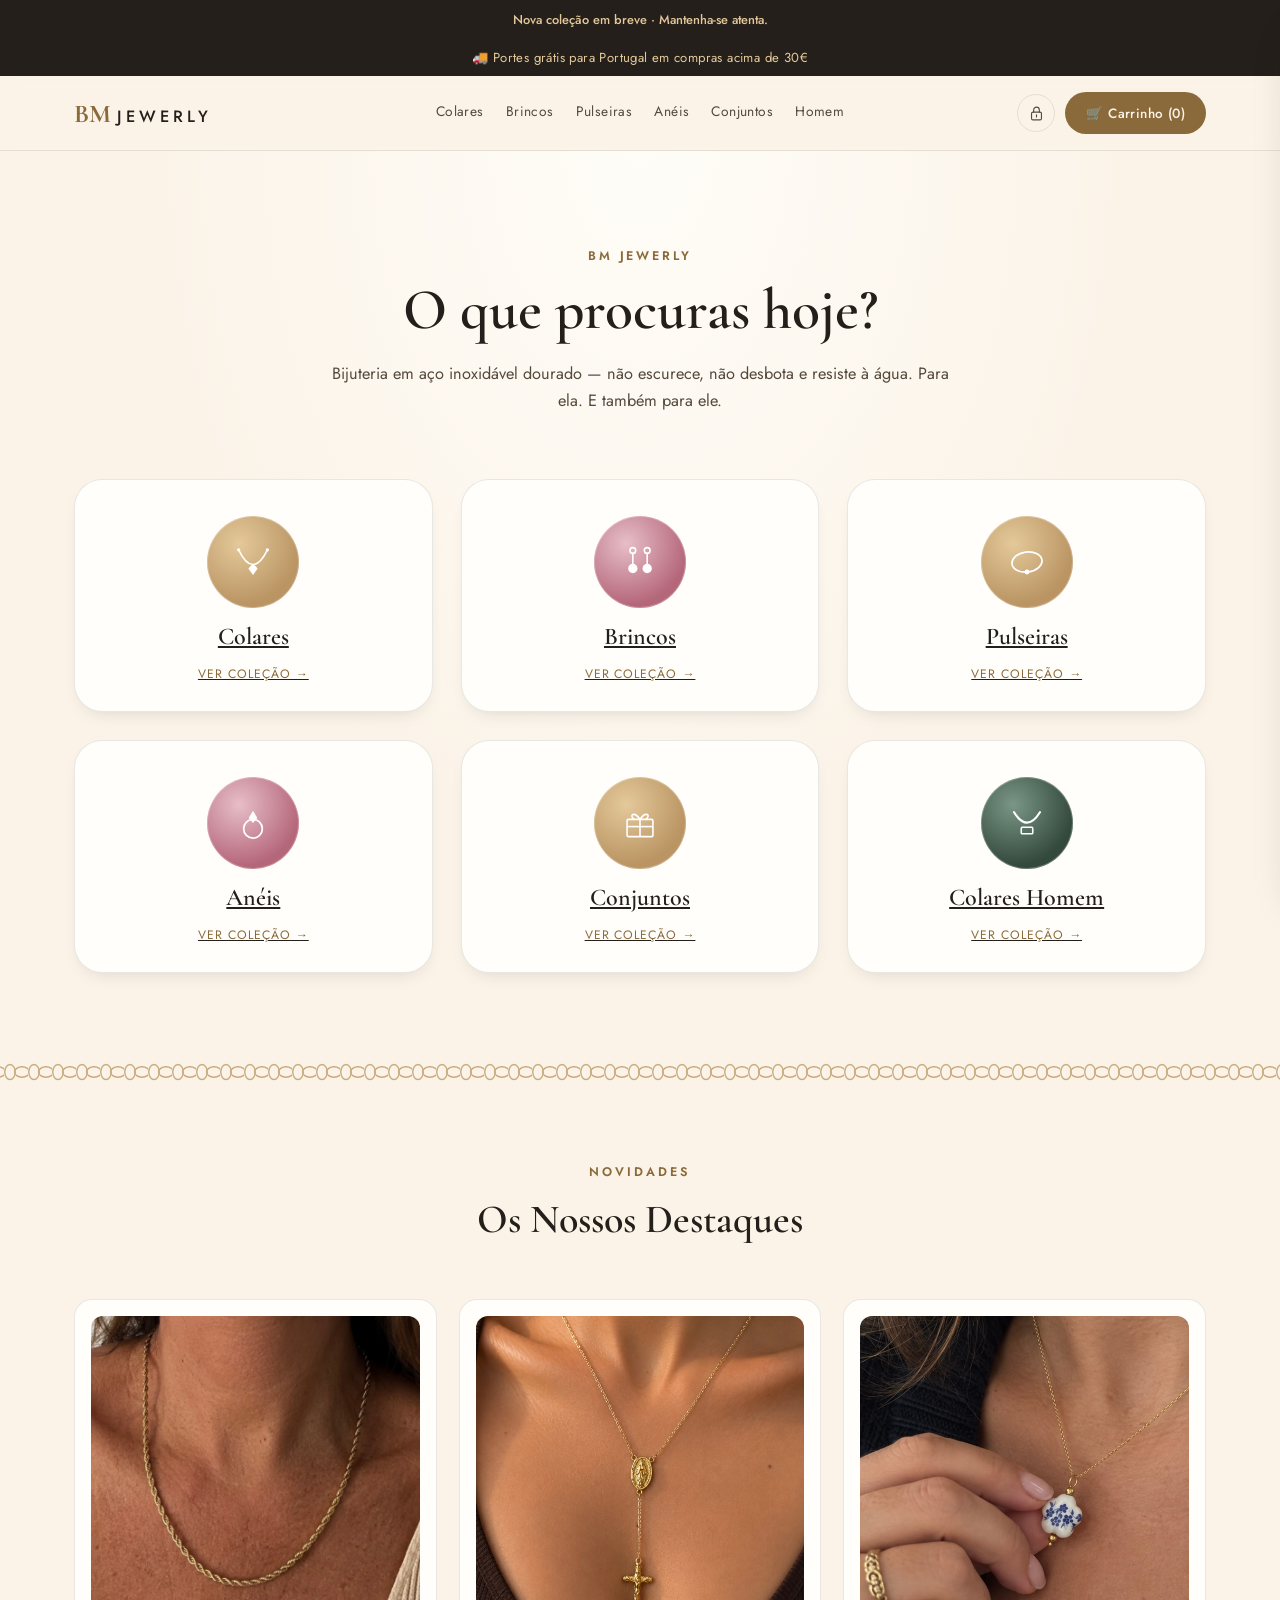
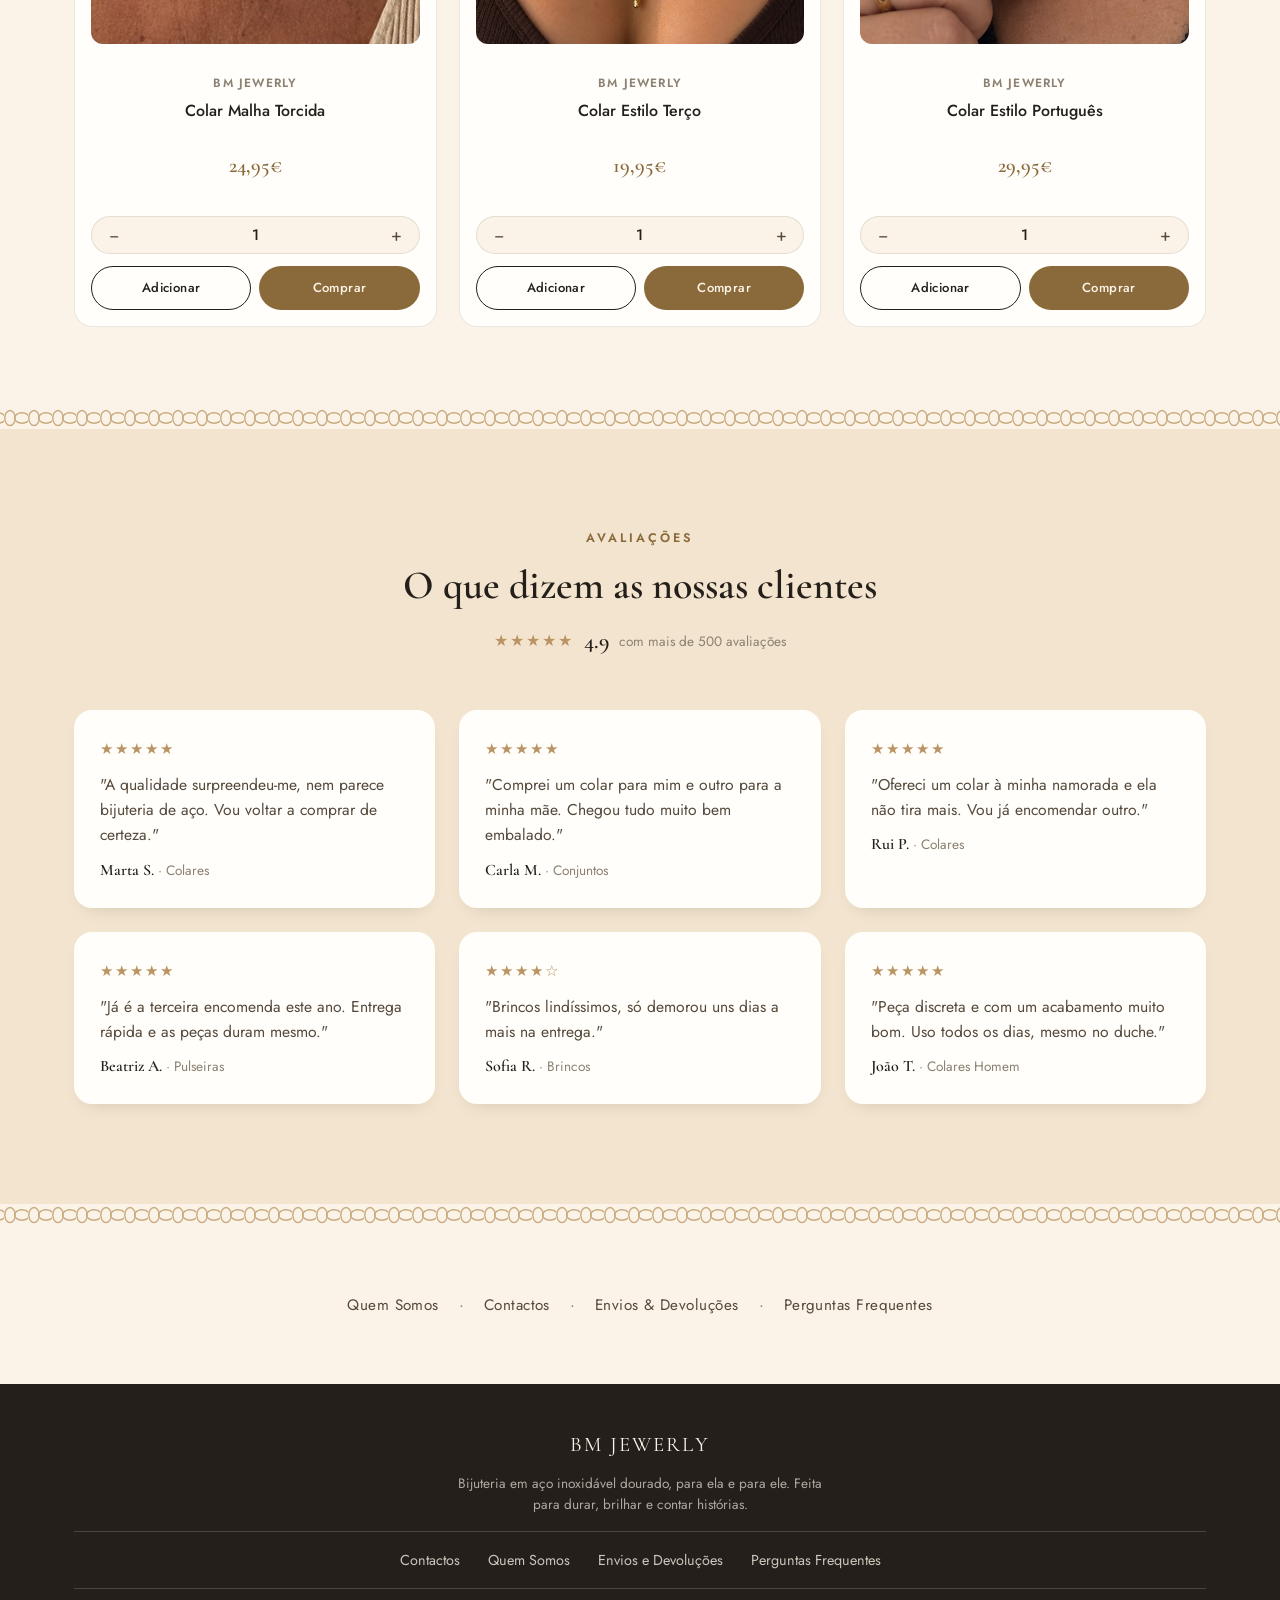
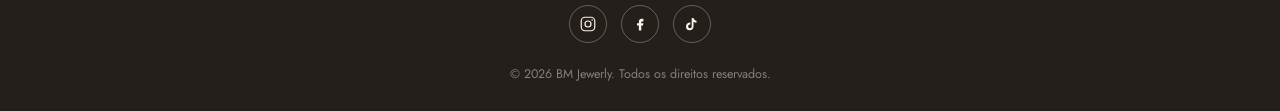
==== commit 5e05e94c: "Add files via upload" ====
--- a/BmJewerly/index.html
+++ b/BmJewerly/index.html
@@ -463,7 +463,6 @@
       <a href="homem.html">Homem</a>
     </nav>
     <div class="header-actions">
-      <button class="btn btn-outline" data-open-modal="modal-login">Entrar</button>
       <button class="btn btn-primary" id="cartBtn">🛒 Carrinho (0)</button>
     </div>
   </div>
@@ -746,51 +745,6 @@
 <!-- Modals -->
 <div class="modal-overlay" id="modalOverlay"></div>
 
-<div class="modal" id="modal-login" role="dialog" aria-modal="true" aria-labelledby="loginTitle" aria-hidden="true">
-  <div class="modal-card">
-    <button class="modal-close" data-close-modal aria-label="Fechar">×</button>
-    <h2 id="loginTitle" class="visually-hidden">Entrar ou criar conta</h2>
-    <div class="auth-tabs">
-      <button class="auth-tab is-active" data-tab="entrar" type="button">Entrar</button>
-      <button class="auth-tab" data-tab="criar" type="button">Criar Conta</button>
-    </div>
-
-    <div class="auth-panel is-active" data-panel="entrar">
-      <form id="formEntrar" novalidate>
-        <label class="field">Email
-          <input type="email" required autocomplete="email">
-        </label>
-        <label class="field">Palavra-passe
-          <input type="password" required autocomplete="current-password">
-        </label>
-        <button type="submit" class="btn btn-primary">Entrar</button>
-        <a href="#" class="auth-forgot">Esqueceste-te da password?</a>
-      </form>
-    </div>
-
-    <div class="auth-panel" data-panel="criar">
-      <p class="auth-perk">🎁 Regista-te e ganha <strong>10% de desconto</strong> na tua primeira compra</p>
-      <form id="formCriar" novalidate>
-        <label class="field">Nome
-          <input type="text" required autocomplete="name">
-        </label>
-        <label class="field">Email
-          <input type="email" required autocomplete="email">
-        </label>
-        <label class="field">Palavra-passe
-          <input type="password" required minlength="6" autocomplete="new-password">
-        </label>
-        <label class="field field-checkbox">
-          <input type="checkbox">
-          Quero receber novidades e promoções por email
-        </label>
-        <button type="submit" class="btn btn-primary">Criar Conta e Ganhar 10%</button>
-        <p class="auth-fine">Ao criar conta, concordas com os nossos Termos e Condições e Política de Privacidade. O código de 10% é enviado por email após o registo e é válido na primeira compra.</p>
-      </form>
-    </div>
-  </div>
-</div>
-
 <div class="modal" id="modal-quemsomos" role="dialog" aria-modal="true" aria-labelledby="quemsomosTitle" aria-hidden="true">
   <div class="modal-card">
     <button class="modal-close" data-close-modal aria-label="Fechar">×</button>
@@ -1148,5 +1102,6 @@
 
 });
 </script>
+<script src="inventory.js"></script>
 </body>
 </html>
--- a/BmJewerly/site.css
+++ b/BmJewerly/site.css
@@ -606,3 +606,45 @@
     gap: 10px;
   }
 }
+
+.staff-entry {
+  display: inline-grid;
+  width: 38px;
+  height: 38px;
+  flex: 0 0 38px;
+  place-items: center;
+  border: 1px solid var(--border, rgba(36,31,26,.14));
+  border-radius: 50%;
+  color: var(--ink-soft, #55493c);
+  text-decoration: none;
+}
+
+.staff-entry:hover,
+.staff-entry:focus-visible {
+  border-color: var(--gold, #8a6a3a);
+  color: var(--gold, #8a6a3a);
+}
+
+.staff-entry svg {
+  width: 17px;
+  height: 17px;
+  fill: none;
+  stroke: currentColor;
+  stroke-linecap: round;
+  stroke-linejoin: round;
+  stroke-width: 1.6;
+}
+
+.product-card .add-cart:disabled,
+.product-card .buy-now:disabled {
+  cursor: not-allowed;
+  opacity: .58;
+}
+
+.stock-status {
+  margin: 0 0 10px;
+  color: #9c3c34;
+  font-size: .9rem;
+  font-weight: 600;
+  text-align: center;
+}
